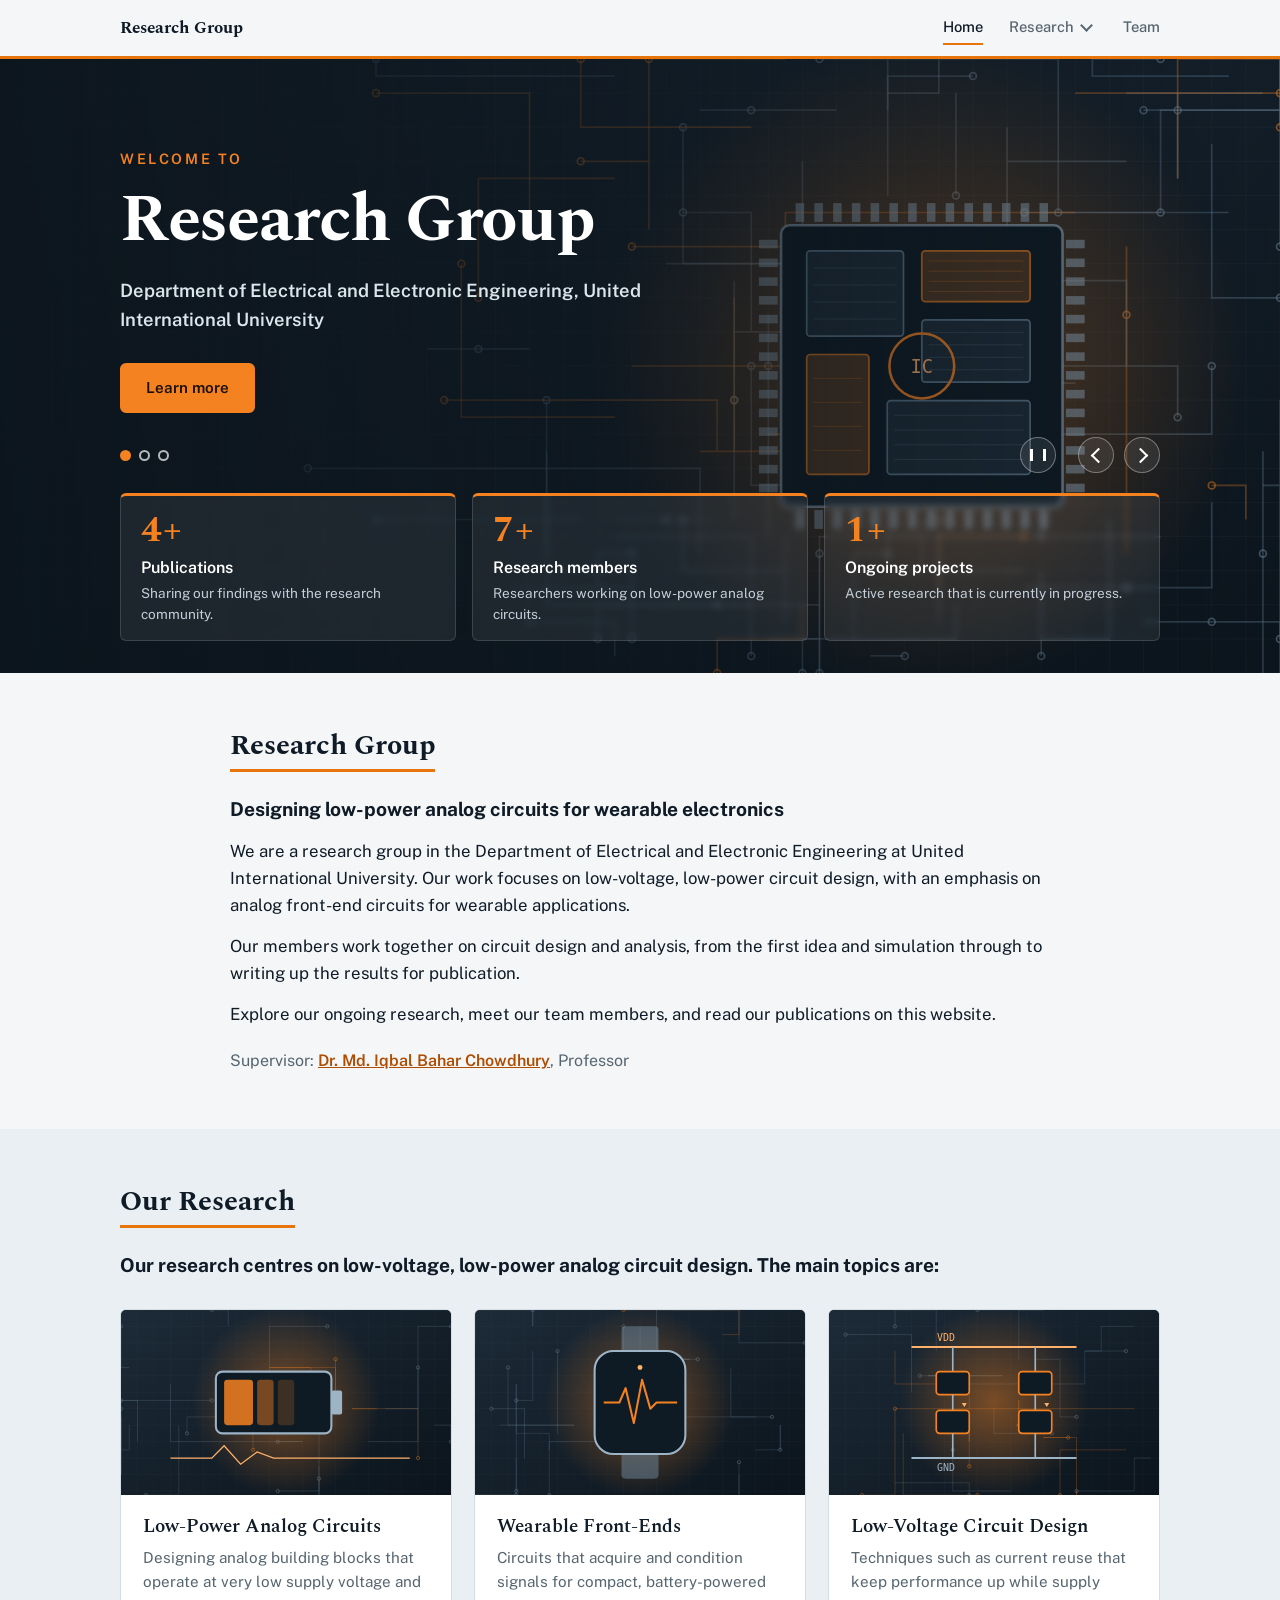
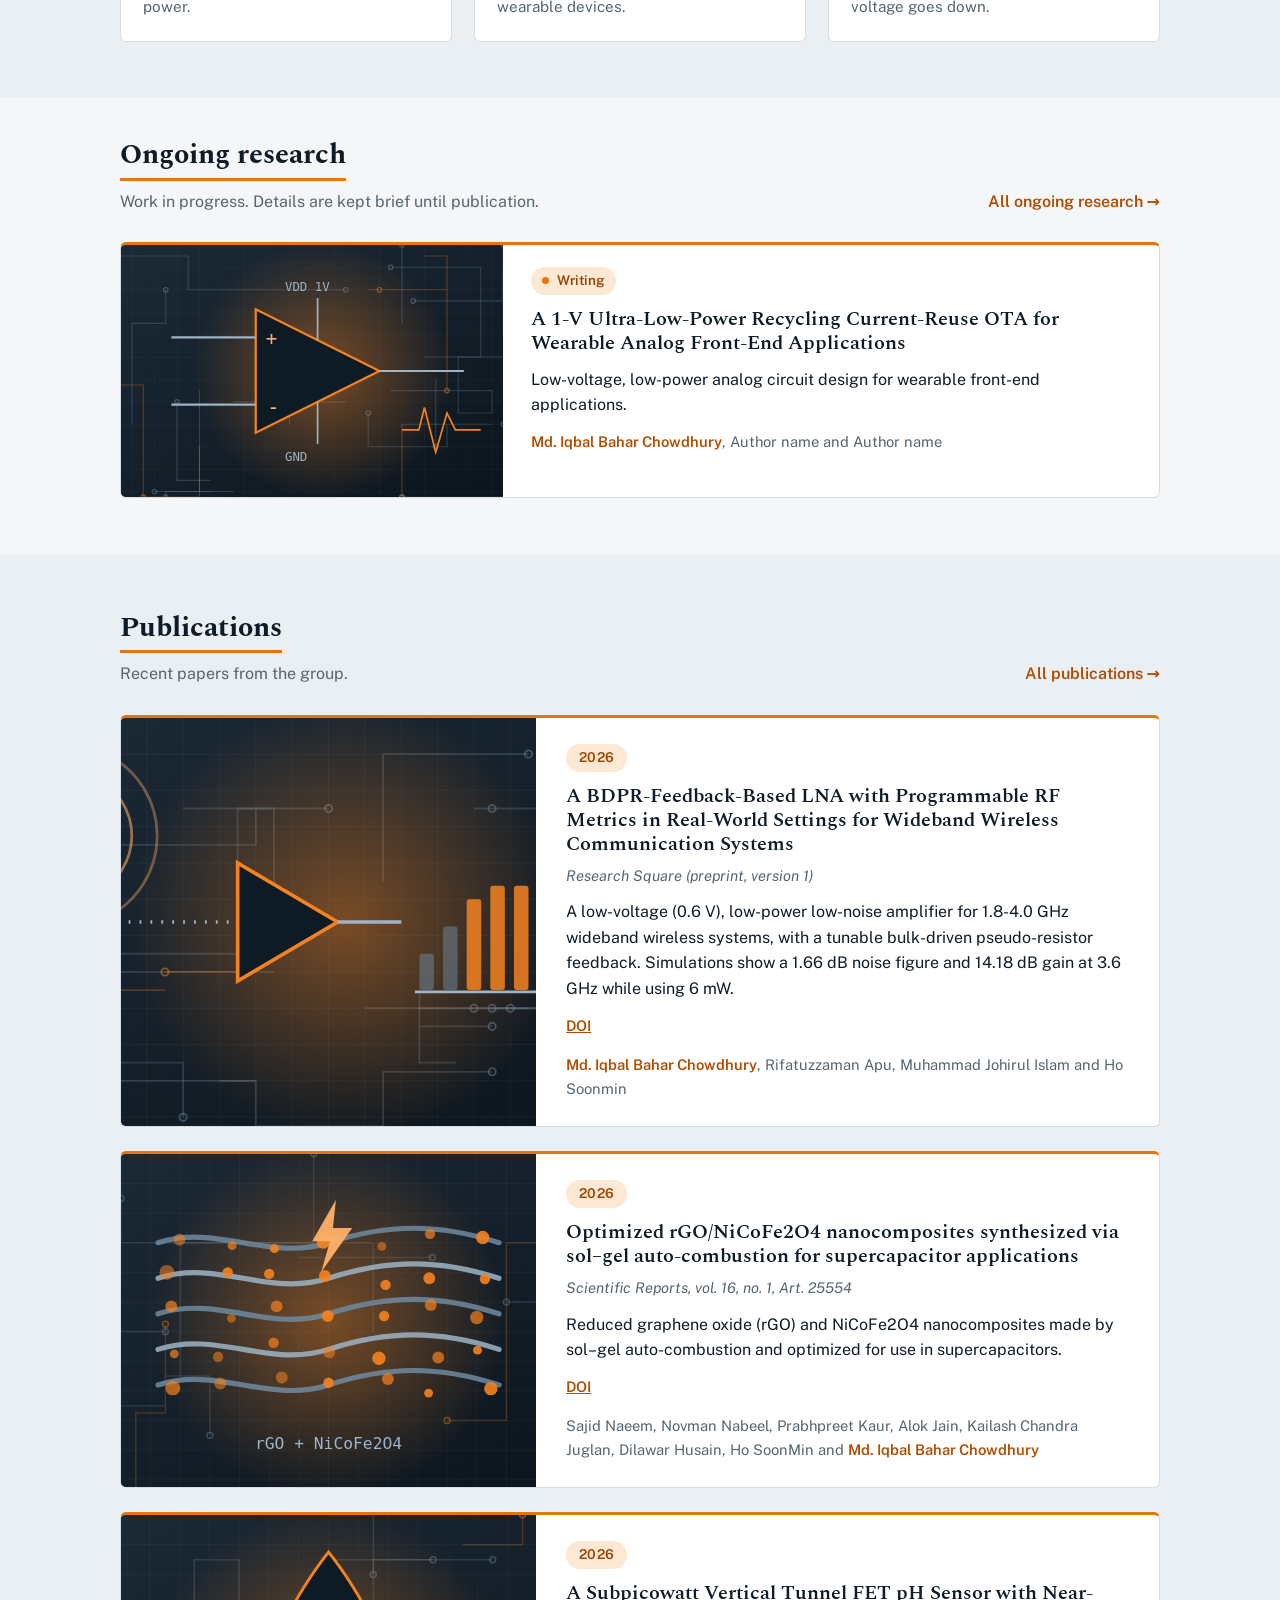
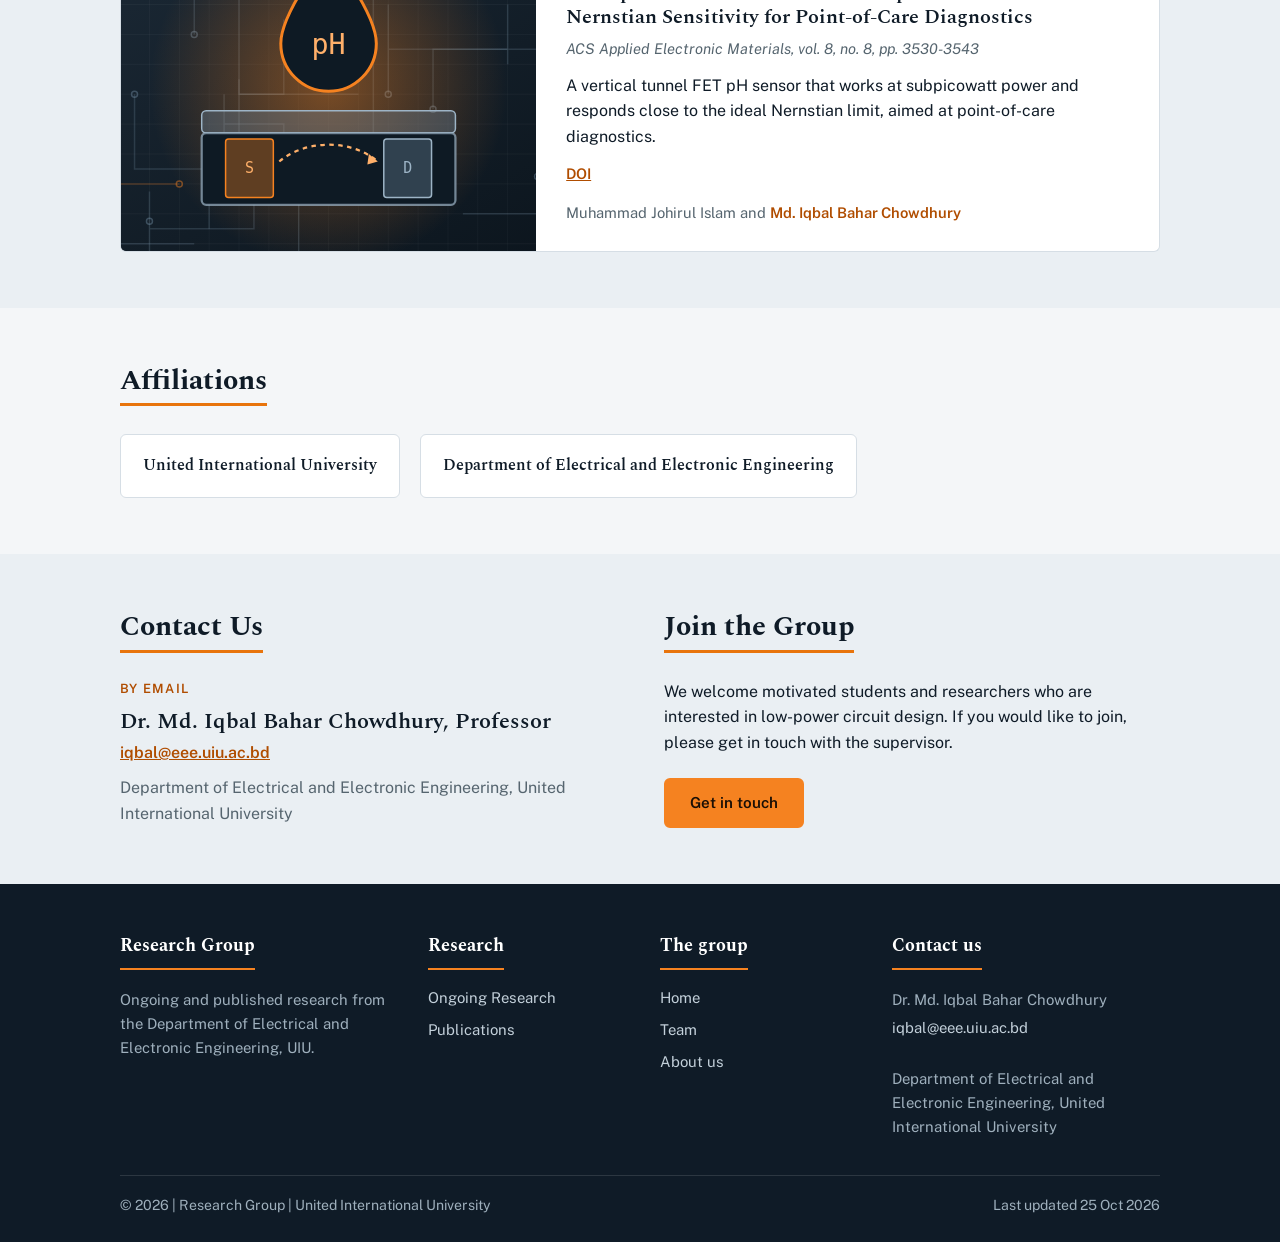
==== latest/index.html @ 1f6e4cc4 "Preview subbranch_v5 @ 3b9c88c" ====
<!doctype html>
<html lang="en">
<head>
  <meta charset="utf-8">
  <meta name="viewport" content="width=device-width, initial-scale=1">
  <title>Research Group</title>
  <meta name="description" content="Ongoing research, publications and team of the research group in the Department of Electrical and Electronic Engineering, UIU.">
  <link rel="preconnect" href="https://fonts.googleapis.com">
  <link rel="preconnect" href="https://fonts.gstatic.com" crossorigin>
  <link href="https://fonts.googleapis.com/css2?family=Public+Sans:wght@400;500;600&family=Spectral:wght@400;600;700&display=swap" rel="stylesheet">
  <link rel="stylesheet" href="style.css">
</head>
<body data-page="home">
  <a class="skip" href="#main">Skip to content</a>

  <header class="topbar">
    <div class="wrap topbar-inner">
      <a class="brand" href="index.html" id="brand">Research Group</a>
      <button class="nav-toggle" type="button" aria-expanded="false" aria-controls="site-nav" aria-label="Toggle menu"><span></span></button>
      <nav class="site-nav" id="site-nav" aria-label="Main">
        <a href="index.html" aria-current="page">Home</a>
        <div class="has-sub">
          <a href="ongoing.html">Research</a>
          <button class="sub-toggle" type="button" aria-expanded="false" aria-label="Show Research submenu"></button>
          <ul class="submenu">
            <li><a href="ongoing.html">Ongoing Research</a></li>
            <li><a href="publications.html">Publications</a></li>
          </ul>
        </div>
        <a href="team.html">Team</a>
      </nav>
    </div>
  </header>

  <main id="main">
    <section class="hero-home" id="top" role="region" aria-roledescription="carousel" aria-label="Highlights">
      <div class="hero-stage">
        <div class="hero-slider" id="hero-slider"></div>
        <div class="wrap hero-controls" id="hero-controls">
          <div class="hero-dots" id="hero-dots"></div>
          <button class="hero-pause" id="hero-pause" type="button" aria-label="Pause slides"></button>
          <button class="hero-arrow hero-prev" id="hero-prev" type="button" aria-label="Previous slide"></button>
          <button class="hero-arrow hero-next" id="hero-next" type="button" aria-label="Next slide"></button>
        </div>
      </div>
      <div class="wrap hero-stats" id="stats"></div>
    </section>

    <section class="section" id="about" aria-labelledby="h-about">
      <div class="wrap about-wrap">
        <h2 class="title-bar" id="h-about">About</h2>
        <p class="about-lead" id="about-lead"></p>
        <div class="about-body" id="about-body"></div>
        <p class="about-sup" id="about-sup"></p>
      </div>
    </section>

    <section class="section section-alt" id="focus" aria-labelledby="h-focus">
      <div class="wrap">
        <h2 class="title-bar" id="h-focus">Our Research</h2>
        <p class="about-lead" id="research-intro"></p>
        <div class="areas" id="areas"></div>
      </div>
    </section>

    <section class="section" id="ongoing" aria-labelledby="h-ongoing">
      <div class="wrap">
        <div class="section-head">
          <div>
            <h2 id="h-ongoing">Ongoing research</h2>
            <p class="section-note">Work in progress. Details are kept brief until publication.</p>
          </div>
          <a class="link-arrow" href="ongoing.html">All ongoing research</a>
        </div>
        <div class="cards" id="ongoing-list"></div>
      </div>
    </section>

    <section class="section section-alt" id="publications" aria-labelledby="h-pubs">
      <div class="wrap">
        <div class="section-head">
          <div>
            <h2 id="h-pubs">Publications</h2>
            <p class="section-note">Recent papers from the group.</p>
          </div>
          <a class="link-arrow" href="publications.html">All publications</a>
        </div>
        <div class="cards pub-stack" id="pub-preview"></div>
      </div>
    </section>

    <section class="section" id="affiliations" aria-labelledby="h-affil">
      <div class="wrap">
        <h2 class="title-bar" id="h-affil">Affiliations</h2>
        <ul class="affil" id="affil-list"></ul>
      </div>
    </section>

    <section class="section section-alt" id="contact" aria-labelledby="h-contact">
      <div class="wrap cta-grid">
        <div class="cta-col">
          <h2 class="title-bar" id="h-contact">Contact Us</h2>
          <div class="contact-block">
            <p class="contact-small">By Email</p>
            <p class="contact-name" id="c-name"></p>
            <p><a class="contact-mail" id="c-mail" href="#"></a></p>
            <p class="contact-addr" id="c-addr"></p>
          </div>
        </div>
        <div class="cta-col">
          <h2 class="title-bar" id="h-join">Join the Group</h2>
          <p class="join-text" id="join-text"></p>
          <a class="btn btn-primary" id="join-btn" href="team.html">Get in touch</a>
        </div>
      </div>
    </section>
  </main>

  <footer class="site-footer">
    <div class="wrap">
      <div class="footer-cols">
        <div class="fcol fcol-brand">
          <p class="footer-title" id="f-brand">Research Group</p>
          <p class="fmuted" id="f-tagline"></p>
        </div>
        <div class="fcol">
          <p class="footer-title">Research</p>
          <a href="ongoing.html">Ongoing Research</a>
          <a href="publications.html">Publications</a>
        </div>
        <div class="fcol">
          <p class="footer-title">The group</p>
          <a href="index.html">Home</a>
          <a href="team.html">Team</a>
          <a href="index.html#about">About us</a>
        </div>
        <div class="fcol">
          <p class="footer-title">Contact us</p>
          <p class="fmuted" id="f-contact"></p>
        </div>
      </div>
      <div class="footer-bottom">
        <p id="f-copy"></p>
        <p id="f-updated"></p>
      </div>
    </div>
  </footer>

  <noscript><p class="wrap noscript">Please turn on JavaScript to see the research list.</p></noscript>
  <script>
    // If data.js has a mistake, remember where, so the page can point to it.
    window.addEventListener("error", function (e) {
      if (e.filename && /data\.js/.test(e.filename) && !window.__dataError) {
        window.__dataError = { line: e.lineno, message: e.message };
      }
    });
  </script>
  <script src="data.js"></script>
  <script src="script.js"></script>
</body>
</html>
---- latest/style.css ----
/* ---------- Tokens ---------- */
:root {
  --bg: #f4f6f8;
  --bg-alt: #eaeff3;
  --surface: #ffffff;
  --ink: #0f1b27;
  --muted: #56656f;
  --line: #d6dee5;
  --slate: #3b4b59;
  --slate-soft: #e9edf1;
  --amber-btn: #f58220;
  --amber-soft: #fde8d3;
  --amber-ink: #9a4300;
  --amber: #e8740c;
  --amber-text: #b04d00;

  --serif: "Spectral", Georgia, "Times New Roman", serif;
  --sans: "Public Sans", system-ui, -apple-system, "Segoe UI", Roboto, sans-serif;

  --radius: 6px;
  --wrap: 1080px;
}

@media (prefers-color-scheme: dark) {
  :root:not([data-theme="light"]) {
    --bg: #0d141b;
    --bg-alt: #111b24;
    --surface: #152029;
    --ink: #e8eef3;
    --muted: #9aa9b5;
    --line: #26343f;
    --slate: #a9bccb;
    --slate-soft: #1d2a35;
    --amber-btn: #ff9a3c;
    --amber-soft: #3b2410;
    --amber-ink: #ffb06a;
    --amber: #ff9a3c;
    --amber-text: #ffa04a;
  }
}
:root[data-theme="dark"] {
  --bg: #0d141b;
  --bg-alt: #111b24;
  --surface: #152029;
  --ink: #e8eef3;
  --muted: #9aa9b5;
  --line: #26343f;
  --slate: #a9bccb;
  --slate-soft: #1d2a35;
  --amber-btn: #ff9a3c;
  --amber-soft: #3b2410;
  --amber-ink: #ffb06a;
  --amber: #ff9a3c;
  --amber-text: #ffa04a;
}

/* ---------- Base ---------- */
[hidden] { display: none !important; }
* { box-sizing: border-box; }
html { scroll-behavior: smooth; scroll-padding-top: 72px; }
body {
  margin: 0;
  background: var(--bg);
  color: var(--ink);
  font-family: var(--sans);
  font-size: 16px;
  line-height: 1.6;
  -webkit-font-smoothing: antialiased;
}
h1, h2, h3 { font-family: var(--serif); line-height: 1.2; margin: 0; }
p { margin: 0; }
a { color: var(--amber-text); }
a:hover { text-decoration-thickness: 2px; }
:focus-visible { outline: 3px solid var(--amber); outline-offset: 2px; border-radius: 2px; }

.wrap { max-width: var(--wrap); margin: 0 auto; padding: 0 20px; }

.skip {
  position: absolute; left: 12px; top: -48px;
  background: var(--ink); color: var(--bg);
  padding: 8px 14px; border-radius: var(--radius); z-index: 20;
}
.skip:focus { top: 12px; }

/* ---------- Top bar ---------- */
.topbar {
  position: sticky; top: 0; z-index: 10;
  background: var(--bg);
  border-bottom: 3px solid var(--amber);
}
.topbar-inner { display: flex; align-items: center; justify-content: space-between; gap: 24px; min-height: 56px; }
.brand {
  font-family: var(--serif); font-weight: 700; font-size: 1.05rem;
  color: var(--ink); text-decoration: none; white-space: nowrap;
}
.brand:hover { text-decoration: none; color: var(--amber-text); }
.site-nav { display: flex; align-items: center; gap: 26px; }
.site-nav a {
  color: var(--muted); text-decoration: none; font-size: 0.92rem; font-weight: 500;
  white-space: nowrap; padding: 4px 0; border-bottom: 2px solid transparent;
}
.site-nav a:hover, .site-nav a[aria-current="page"] { color: var(--ink); border-bottom-color: var(--amber); }

/* Research dropdown (opens on hover, keyboard focus, or the caret button) */
.has-sub { position: relative; display: flex; align-items: center; gap: 2px; }
.sub-toggle {
  appearance: none; background: none; border: 0; padding: 6px; margin: 0; cursor: pointer;
  color: var(--muted); display: grid; place-items: center; border-radius: 4px;
}
.sub-toggle::before {
  content: ""; width: 7px; height: 7px; border-right: 2px solid currentColor; border-bottom: 2px solid currentColor;
  transform: translateY(-2px) rotate(45deg); transition: transform 0.15s;
}
.has-sub:hover .sub-toggle, .sub-toggle:hover { color: var(--ink); }
.has-sub.open .sub-toggle::before { transform: translateY(1px) rotate(225deg); }
.submenu {
  list-style: none; margin: 0; padding: 6px;
  position: absolute; top: 100%; left: -14px; min-width: 200px;
  background: var(--surface); border: 1px solid var(--line); border-top: 3px solid var(--amber);
  border-radius: 0 0 var(--radius) var(--radius); box-shadow: 0 10px 24px rgba(15, 27, 39, 0.12);
  opacity: 0; visibility: hidden; transform: translateY(6px);
  transition: opacity 0.15s, transform 0.15s, visibility 0.15s;
}
.has-sub::after { content: ""; position: absolute; left: 0; right: 0; top: 100%; height: 12px; } /* hover bridge */
.has-sub:hover .submenu, .has-sub:focus-within .submenu, .has-sub.open .submenu {
  opacity: 1; visibility: visible; transform: none;
}
.submenu a { display: block; padding: 9px 12px; border: 0; border-radius: 4px; color: var(--ink); }
.submenu a:hover, .submenu a[aria-current="page"] { background: var(--amber-soft); color: var(--amber-ink); }

.nav-toggle {
  display: none; appearance: none; background: none; border: 1px solid var(--line); border-radius: var(--radius);
  width: 42px; height: 38px; cursor: pointer; color: var(--ink); position: relative;
}
.nav-toggle span, .nav-toggle span::before, .nav-toggle span::after {
  content: ""; position: absolute; left: 11px; width: 18px; height: 2px; background: currentColor; border-radius: 2px;
}
.nav-toggle span { top: 17px; }
.nav-toggle span::before { left: 0; top: -6px; }
.nav-toggle span::after { left: 0; top: 6px; }

/* ---------- Hero ---------- */
.hero { padding: 56px 0 8px; }
.hero-grid { display: block; }
.hero-where { color: var(--muted); font-size: 0.95rem; margin-bottom: 14px; }
.hero h1 { font-size: clamp(2.1rem, 4.6vw, 3.3rem); font-weight: 700; letter-spacing: -0.01em; }
.hero-tagline { margin-top: 18px; font-size: 1.12rem; max-width: 34em; }
.hero-interests { margin-top: 14px; color: var(--muted); max-width: 34em; }
.hero-super { margin-top: 14px; font-size: 0.95rem; }
.hero-super strong { color: var(--amber-text); }

@media (prefers-reduced-motion: reduce) {
  html { scroll-behavior: auto; }
}

/* ---------- Sections ---------- */
.section { padding: 56px 0; }
.section-alt { background: var(--bg-alt); }
#ongoing { padding-top: 40px; }
.section h2 { font-size: 1.75rem; font-weight: 700; display: inline-block; padding-bottom: 6px; border-bottom: 3px solid var(--amber); }
.section-note { color: var(--muted); margin-top: 6px; }
.section h2 + :is(.cards, #published-list, #pi-card) { margin-top: 28px; }
.section-note + :is(.cards, #published-list) { margin-top: 28px; }

/* ---------- Ongoing cards ---------- */
.cards { display: grid; grid-template-columns: repeat(auto-fit, minmax(300px, 1fr)); gap: 20px; }
.card {
  background: var(--surface); border: 1px solid var(--line); border-top: 3px solid var(--amber);
  border-radius: var(--radius); padding: 22px 22px 20px; display: flex; flex-direction: column; gap: 12px;
}
.card h3 { font-size: 1.25rem; font-weight: 600; }
.card-desc { color: var(--ink); }
.card { overflow: hidden; }
.card-media { display: block; width: calc(100% + 44px); margin: -22px -22px 4px; height: 210px; object-fit: cover; background: var(--slate); }
.card-authors { color: var(--muted); font-size: 0.92rem; margin-top: auto; }
.card-links { display: flex; gap: 14px; flex-wrap: wrap; font-size: 0.92rem; font-weight: 600; }

.status {
  align-self: flex-start; display: inline-flex; align-items: center; gap: 8px;
  background: var(--amber-soft); color: var(--amber-ink);
  font-size: 0.85rem; font-weight: 600; padding: 3px 11px; border-radius: 999px;
}
.status::before { content: ""; width: 7px; height: 7px; border-radius: 50%; background: var(--amber); }

.empty { color: var(--muted); font-style: italic; }

/* ---------- Published list ---------- */
.year-group { display: grid; grid-template-columns: 90px 1fr; gap: 8px 24px; padding: 22px 0; border-top: 1px solid var(--line); }
.year-group:first-child { border-top: 0; padding-top: 0; }
.year { font-family: var(--serif); font-size: 1.5rem; font-weight: 700; color: var(--amber-text); }
.pub-list { list-style: none; margin: 0; padding: 0; display: flex; flex-direction: column; gap: 22px; }
.pub-title { font-weight: 600; }
.pub-authors, .pub-venue { color: var(--muted); font-size: 0.93rem; margin-top: 3px; }
.pub-links { display: flex; gap: 14px; margin-top: 6px; font-size: 0.9rem; font-weight: 600; }
.is-pi { color: var(--amber-text); font-weight: 600; }

/* ---------- Members ---------- */
.pi {
  display: flex; gap: 24px; align-items: center;
  background: var(--surface); border: 1px solid var(--line); border-radius: var(--radius); padding: 24px;
}
.pi h3 { font-size: 1.4rem; }
.pi p { color: var(--muted); }
.pi .pi-role { color: var(--ink); margin-top: 2px; }
.pi .pi-mail { margin-top: 8px; font-size: 0.93rem; }

.people {
  list-style: none; margin: 20px 0 0; padding: 0;
  display: grid; grid-template-columns: repeat(auto-fill, minmax(230px, 1fr)); gap: 20px;
}
.person {
  background: var(--surface); border: 1px solid var(--line); border-radius: var(--radius);
  padding: 20px; display: flex; flex-direction: column; gap: 4px;
}
.person .avatar { margin-bottom: 10px; }
.person h3 { font-size: 1.1rem; font-weight: 600; }
.person-role { color: var(--ink); font-size: 0.93rem; }
.person-interest { color: var(--muted); font-size: 0.9rem; margin-top: 4px; }

.avatar {
  width: 72px; height: 72px; border-radius: 50%; flex: none; overflow: hidden;
  background: var(--amber-soft); color: var(--amber-text);
  display: grid; place-items: center;
  font-family: var(--serif); font-weight: 700; font-size: 1.5rem;
}
.avatar img { width: 100%; height: 100%; object-fit: cover; display: block; }
.pi .avatar { width: 96px; height: 96px; font-size: 2rem; }

/* ---------- Footer ---------- */
.footer { border-top: 1px solid var(--line); padding: 28px 0 40px; color: var(--muted); font-size: 0.92rem; }
.footer-inner { display: flex; justify-content: space-between; flex-wrap: wrap; gap: 8px 24px; }
.noscript { padding-top: 24px; }

/* ---------- Small screens ---------- */
@media (max-width: 820px) {
  .hero { padding: 32px 0 8px; }
  html { scroll-padding-top: 72px; }
  .year-group { grid-template-columns: 1fr; gap: 6px; }
}
@media (max-width: 560px) {
  .pi { flex-direction: column; align-items: flex-start; }
  .cards { grid-template-columns: 1fr; }
}

/* ---------- data.js error screen ---------- */
.problem { max-width: 760px; padding-top: 48px; padding-bottom: 48px; }
.problem h3 { font-size: 1.15rem; margin-top: 28px; }
.problem ol { margin: 10px 0 0; padding-left: 22px; }
.problem li { margin-top: 6px; }
.problem-where { margin-top: 18px; padding: 12px 14px; background: var(--amber-soft); color: var(--amber-ink); border-radius: var(--radius); font-weight: 600; }

@media print {
  .topbar, .skip, .hero-controls, .site-footer { display: none; }
  body { background: #fff; }
}

/* ==========================================================================
   Home page (OSON Lab layout) and Team page (TERRER Lab layout).
   Same tokens, fonts and accent colour as the rest of the site.
   ========================================================================== */

.sr-only { position: absolute; width: 1px; height: 1px; padding: 0; margin: -1px; overflow: hidden; clip: rect(0, 0, 0, 0); white-space: nowrap; border: 0; }

/* ---------- Buttons and links ---------- */
.btn {
  display: inline-flex; align-items: center; gap: 8px;
  padding: 11px 24px; border-radius: var(--radius); font-weight: 600; font-size: 0.95rem;
  text-decoration: none; border: 2px solid var(--amber-btn); transition: transform 0.15s, background 0.15s;
}
.btn-primary { background: var(--amber-btn); color: #1a0f05; }
.btn-primary:hover { background: var(--amber); text-decoration: none; transform: translateY(-1px); }
.link-arrow { font-weight: 600; text-decoration: none; white-space: nowrap; }
.link-arrow::after { content: " \2192"; }
.link-arrow:hover { text-decoration: underline; }

/* ---------- Section heads ---------- */
.section-head { display: flex; align-items: flex-end; justify-content: space-between; gap: 16px 24px; flex-wrap: wrap; margin-bottom: 28px; }
.section-head h2 { display: inline-block; }
.section-head .section-note { margin-top: 8px; }
.title-bar { font-size: 1.9rem; font-weight: 700; display: inline-block; padding-bottom: 6px; border-bottom: 3px solid var(--amber); }

/* ---------- Home: hero slider ---------- */
.hero-home {
  position: relative; color: #fff; overflow: hidden;
  background:
    linear-gradient(90deg, rgba(11, 20, 28, 0.9) 0%, rgba(11, 20, 28, 0.62) 50%, rgba(11, 20, 28, 0.15) 100%),
    var(--hero-img, none) center right / cover no-repeat,
    radial-gradient(circle at 1px 1px, rgba(255, 255, 255, 0.07) 1.2px, transparent 1.4px) 0 0 / 26px 26px,
    radial-gradient(circle at 82% 18%, rgba(245, 130, 32, 0.28), transparent 46%),
    linear-gradient(135deg, #1d2b38 0%, #0f1b27 100%);
}
.hero-stage { position: relative; }
.hero-slider { display: grid; }
.hero-slide {
  grid-area: 1 / 1; max-width: var(--wrap); width: 100%; margin: 0 auto; padding: 88px 20px 80px;
  display: flex; flex-direction: column; align-items: flex-start; justify-content: center; min-height: 420px;
  opacity: 0; visibility: hidden; transform: translateX(40px);
  transition: opacity 0.5s ease, transform 0.5s ease, visibility 0.5s;
}
.hero-slide.is-active { opacity: 1; visibility: visible; transform: none; }
.hero-intro { font-size: 0.9rem; font-weight: 600; letter-spacing: 0.18em; text-transform: uppercase; color: var(--amber-btn); margin-bottom: 14px; }
.hero-title { font-family: var(--serif); font-weight: 700; line-height: 1.1; letter-spacing: -0.02em; font-size: clamp(2.3rem, 6vw, 4.2rem); max-width: 14em; color: #fff; }
.hero-text { margin-top: 18px; font-size: 1.15rem; font-weight: 600; max-width: 34em; color: #dbe5ec; }
.hero-slide .btn { margin-top: 28px; }

.hero-controls { position: absolute; left: 0; right: 0; bottom: 20px; height: 36px; pointer-events: none; }
.hero-controls > * { pointer-events: auto; }
.hero-dots { position: absolute; left: 20px; bottom: 12px; display: flex; gap: 8px; }
.hero-dot { width: 11px; height: 11px; padding: 0; border-radius: 50%; border: 2px solid rgba(255, 255, 255, 0.7); background: transparent; cursor: pointer; }
.hero-dot[aria-current="true"] { background: var(--amber-btn); border-color: var(--amber-btn); }
.hero-pause, .hero-arrow {
  position: absolute; bottom: 0; width: 36px; height: 36px; border-radius: 50%; cursor: pointer;
  border: 1px solid rgba(255, 255, 255, 0.35); background: rgba(255, 255, 255, 0.08); color: #fff;
}
.hero-pause:hover, .hero-arrow:hover { background: var(--amber-btn); border-color: var(--amber-btn); color: #1a0f05; }
.hero-pause { right: 124px; }
.hero-prev { right: 66px; }
.hero-next { right: 20px; }
.hero-pause::before { content: ""; display: block; margin: auto; width: 10px; height: 12px; border-left: 3px solid currentColor; border-right: 3px solid currentColor; }
.hero-pause.is-paused::before { width: 0; height: 0; border: 0; border-left: 10px solid currentColor; border-top: 6px solid transparent; border-bottom: 6px solid transparent; }
.hero-arrow::before { content: ""; display: block; margin: auto; width: 9px; height: 9px; border-top: 2px solid currentColor; border-right: 2px solid currentColor; }
.hero-prev::before { transform: translateX(2px) rotate(-135deg); }
.hero-next::before { transform: translateX(-2px) rotate(45deg); }

/* Stats overlay on the hero (each block links to its page) */
.hero-stats { display: grid; grid-template-columns: repeat(3, 1fr); gap: 16px; padding-bottom: 32px; }
.hero-stat {
  display: block; text-decoration: none; color: #fff; padding: 16px 20px 14px;
  background: rgba(255, 255, 255, 0.07); border: 1px solid rgba(255, 255, 255, 0.14); border-top: 3px solid var(--amber-btn);
  border-radius: var(--radius); backdrop-filter: blur(3px); transition: transform 0.15s, background 0.15s;
}
.hero-stat:hover { background: rgba(255, 255, 255, 0.13); transform: translateY(-3px); text-decoration: none; }
.hero-stat-num { font-family: var(--serif); font-size: 2.3rem; font-weight: 700; line-height: 1; color: var(--amber-btn); }
.hero-stat-title { font-weight: 600; margin-top: 6px; }
.hero-stat-desc { font-size: 0.85rem; color: #c3d0da; margin-top: 2px; }

/* ---------- Home: about and research ---------- */
.about-wrap { max-width: 860px; }
.about-lead { margin-top: 22px; font-size: 1.2rem; font-weight: 700; }
.about-body p { margin-top: 14px; font-size: 1.05rem; }
.about-sup { margin-top: 20px; color: var(--muted); }
.about-sup a { font-weight: 600; }

.areas { display: grid; grid-template-columns: repeat(auto-fit, minmax(260px, 1fr)); gap: 22px; margin-top: 28px; }
.area {
  display: flex; flex-direction: column; text-decoration: none; color: var(--ink);
  background: var(--surface); border: 1px solid var(--line); border-radius: var(--radius); overflow: hidden;
  transition: transform 0.15s, border-color 0.15s, box-shadow 0.15s;
}
.area:hover { transform: translateY(-4px); border-color: var(--amber); box-shadow: 0 12px 24px rgba(15, 27, 39, 0.1); text-decoration: none; }
.area-media { aspect-ratio: 16 / 9; background: linear-gradient(135deg, var(--slate), #0f1b27); display: grid; place-items: center; position: relative; overflow: hidden; }
.area-media::after { content: ""; position: absolute; inset: auto -30px -50px auto; width: 150px; height: 150px; border-radius: 50%; background: radial-gradient(circle, rgba(245, 130, 32, 0.55), transparent 70%); }
.area-media img { width: 100%; height: 100%; object-fit: cover; display: block; }
.area-media:has(img)::after { display: none; }
.area-num { font-family: var(--serif); font-weight: 700; font-size: 3.4rem; color: #fff; opacity: 0.92; position: relative; z-index: 1; }
.area-body { padding: 20px 22px 22px; }
.area h3 { font-size: 1.2rem; font-weight: 600; margin-bottom: 8px; }
.area p { color: var(--muted); font-size: 0.95rem; }

/* ---------- Home: affiliations ---------- */
.affil { list-style: none; margin: 28px 0 0; padding: 0; display: flex; flex-wrap: wrap; gap: 16px 20px; align-items: center; }
.affil a, .affil span.affil-item {
  display: inline-flex; align-items: center; justify-content: center; min-height: 64px; padding: 12px 22px;
  background: var(--surface); border: 1px solid var(--line); border-radius: var(--radius);
  color: var(--ink); font-family: var(--serif); font-weight: 600; text-decoration: none;
}
.affil a:hover { border-color: var(--amber); text-decoration: none; }
.affil img { max-height: 48px; width: auto; display: block; }

/* ---------- Home: contact + join ---------- */
.cta-grid { display: grid; grid-template-columns: 1fr 1fr; gap: 48px; }
.contact-block { margin-top: 26px; }
.contact-small { font-size: 0.8rem; font-weight: 600; letter-spacing: 0.1em; text-transform: uppercase; color: var(--amber-text); }
.contact-name { font-family: var(--serif); font-size: 1.35rem; font-weight: 600; margin-top: 6px; }
.contact-mail { font-weight: 600; }
.contact-addr { color: var(--muted); margin-top: 10px; max-width: 28em; }
.join-text { margin-top: 26px; max-width: 32em; }
.cta-col .btn { margin-top: 22px; }

/* ---------- Site footer (4 columns + bottom bar) ---------- */
.site-footer { background: #0f1b27; color: #c3d0da; padding: 48px 0 0; font-size: 0.93rem; }
.footer-cols { display: grid; grid-template-columns: 1.4fr 1fr 1fr 1.4fr; gap: 32px 40px; padding-bottom: 36px; }
.footer-title { font-family: var(--serif); font-weight: 700; font-size: 1.1rem; color: #fff; margin-bottom: 12px; padding-bottom: 8px; border-bottom: 2px solid var(--amber-btn); display: inline-block; }
.fcol a { display: block; color: #c3d0da; text-decoration: none; padding: 4px 0; }
.fcol a:hover { color: var(--amber-btn); text-decoration: underline; }
.fcol p + p { margin-top: 6px; }
.fmuted { color: #9fb0bd; }
.footer-bottom { border-top: 1px solid rgba(255, 255, 255, 0.12); padding: 18px 0 26px; display: flex; flex-wrap: wrap; justify-content: space-between; gap: 6px 24px; color: #9fb0bd; font-size: 0.88rem; }

/* ---------- Team page (TERRER-style profiles) ---------- */
.tp-section { padding: 40px 0 64px; }
.tp-hero { position: relative; border-radius: 16px; overflow: hidden; min-height: 230px; background: linear-gradient(135deg, #1d2b38, #0f1b27); }
.tp-hero-bg { position: absolute; inset: 0; background-size: cover; background-position: center 32%; }
.tp-hero-sc { position: absolute; inset: 0; background: linear-gradient(90deg, rgba(13, 20, 27, 0.9), rgba(13, 20, 27, 0.45)); }
.tp-hero::after { content: ""; position: absolute; right: -80px; top: -80px; width: 320px; height: 320px; border-radius: 50%; background: radial-gradient(circle, rgba(245, 130, 32, 0.32), transparent 68%); }
.tp-hero-b { position: relative; z-index: 1; padding: 2.2rem 2.4rem; min-height: 230px; display: flex; flex-direction: column; justify-content: flex-end; }
.tp-eyebrow { color: var(--amber-btn); font-size: 0.8rem; font-weight: 600; letter-spacing: 0.16em; text-transform: uppercase; margin-bottom: 10px; }
.tp-title { color: #fff; font-weight: 700; font-size: 2.6rem; line-height: 1.1; }
.tp-sub { color: #dbe5ec; font-size: 1.05rem; margin-top: 12px; max-width: 38em; }

.tp-feat {
  display: flex; gap: 28px; align-items: flex-start; margin-top: 2.4rem;
  background: var(--surface); border: 1px solid var(--line); border-top: 3px solid var(--amber); border-radius: 16px; padding: 1.9rem;
}
.tp-photo, .tp-ph { flex: none; border-radius: 14px; overflow: hidden; }
.tp-photo img { width: 100%; height: 100%; object-fit: cover; display: block; }
.tp-ph { display: grid; place-items: center; background: var(--amber-soft); color: var(--amber-text); font-family: var(--serif); font-weight: 700; font-size: 2.1rem; }
.tp-feat .tp-photo, .tp-feat .tp-ph { width: 168px; height: 168px; }
.tp-card .tp-photo, .tp-card .tp-ph { width: 104px; height: 104px; font-size: 1.7rem; }
.tp-feat-b { min-width: 0; }
.tp-name { font-family: var(--serif); font-weight: 600; font-size: 1.5rem; color: var(--ink); line-height: 1.2; }
.tp-card .tp-name { font-size: 1.15rem; }
.tp-role { font-size: 0.78rem; letter-spacing: 0.06em; text-transform: uppercase; color: var(--amber-text); font-weight: 600; margin-top: 4px; }
.tp-bio { font-size: 0.95rem; line-height: 1.65; color: var(--muted); margin-top: 12px; }
.tp-bio + .tp-bio { margin-top: 0.75em; }
.tp-card .tp-bio { font-size: 0.9rem; margin-top: 8px; }
.tp-links { display: flex; gap: 8px; margin-top: 12px; flex-wrap: wrap; }
.tp-links a.tp-link {
  font-size: 0.76rem; font-weight: 600; color: var(--amber-ink); text-decoration: none;
  border: 1px solid var(--amber); background: var(--amber-soft); padding: 3px 12px; border-radius: 20px;
}
.tp-links a.tp-link:hover { background: var(--amber-btn); color: #1a0f05; }

.tp-grid { display: grid; grid-template-columns: repeat(auto-fit, minmax(340px, 1fr)); gap: 16px; margin-top: 1.6rem; }
.tp-grid > .empty { grid-column: 1 / -1; }
.tp-card { display: flex; gap: 16px; align-items: flex-start; background: var(--surface); border: 1px solid var(--line); border-radius: 14px; padding: 16px; }
.tp-card-b { min-width: 0; }

.tp-alumni { margin-top: 2.8rem; border-top: 1px solid var(--line); padding-top: 1.8rem; }
.tp-h2 { font-family: var(--serif); font-weight: 600; font-size: 1.5rem; margin-bottom: 1rem; }
.tp-alum { display: flex; flex-wrap: wrap; gap: 8px 10px; }
.tp-alum span { background: var(--surface); border: 1px solid var(--line); border-radius: 20px; padding: 6px 14px; font-size: 0.9rem; color: var(--muted); }
.tp-alum em { color: var(--muted); font-style: normal; opacity: 0.8; }

/* ---------- Tablet ---------- */
@media (max-width: 960px) {
  .footer-cols { grid-template-columns: 1fr 1fr; }
  .cta-grid { grid-template-columns: 1fr; gap: 36px; }
  .hero-slide { padding: 64px 20px 80px; }
}

/* ---------- Mobile navigation ---------- */
@media (max-width: 820px) {
  .nav-toggle { display: block; }
  .site-nav {
    display: none; position: absolute; left: 0; right: 0; top: 100%;
    flex-direction: column; align-items: stretch; gap: 0;
    background: var(--bg); border-bottom: 3px solid var(--amber); padding: 8px 20px 16px;
    box-shadow: 0 12px 24px rgba(15, 27, 39, 0.12);
  }
  .site-nav.open { display: flex; }
  .site-nav > a, .has-sub > a { padding: 12px 0; border-bottom: 1px solid var(--line); font-size: 1rem; }
  .has-sub { flex-wrap: wrap; }
  .has-sub > a { flex: 1; }
  .has-sub::after { display: none; }
  .sub-toggle { display: none; }
  .submenu {
    position: static; flex-basis: 100%; opacity: 1; visibility: visible; transform: none; box-shadow: none;
    border: 0; background: transparent; padding: 0 0 0 14px; min-width: 0;
  }
  .submenu a { padding: 11px 0; border-bottom: 1px solid var(--line); border-radius: 0; font-size: 0.95rem; }

  /* Hero: arrows give way to dots, stats stack under the slides */
  .hero-arrow { display: none; }
  .hero-pause { right: 20px; }
  .hero-slide { min-height: 360px; padding: 48px 20px 76px; }
  .hero-stats { grid-template-columns: 1fr; gap: 12px; padding-bottom: 28px; }
  .hero-stat { display: grid; grid-template-columns: auto 1fr; gap: 0 16px; align-items: center; }
  .hero-stat-num { grid-row: 1 / span 2; font-size: 2rem; min-width: 2.4ch; }
  .hero-stat-title { margin-top: 0; }
}
@media (max-width: 640px) {
  .tp-title { font-size: 1.9rem; }
  .tp-hero-b { padding: 1.6rem 1.4rem; }
  .tp-feat, .tp-card { flex-direction: column; }
  .tp-feat { padding: 1.4rem; }
  .tp-grid { grid-template-columns: 1fr; }
  .footer-cols { grid-template-columns: 1fr; }
  .hero-slide .btn { width: 100%; justify-content: center; }
  .section-head { align-items: flex-start; }
}
@media (prefers-reduced-motion: reduce) {
  .hero-slide { transition: none; transform: none; }
}

/* Publication cards reuse the ongoing-research card; the badge shows the year instead of a status */
.status-year::before { display: none; }
.status-year { padding: 3px 13px; letter-spacing: 0.02em; }

/* ---------- Team: LinkedIn / UIU profile icons ---------- */
.tp-icons { display: flex; gap: 10px; margin-top: 14px; }
.tp-icon {
  width: 34px; height: 34px; border-radius: 50%; display: grid; place-items: center;
  background: var(--slate); color: #fff; text-decoration: none; transition: transform 0.15s, background 0.15s;
}
.tp-icon svg { width: 17px; height: 17px; fill: currentColor; display: block; }
a.tp-icon:hover { background: var(--amber-btn); color: #1a0f05; transform: translateY(-2px); text-decoration: none; }
.tp-icon.is-off { background: var(--slate-soft); color: var(--muted); opacity: 0.7; cursor: default; }
@media (prefers-color-scheme: dark) { :root:not([data-theme="light"]) .tp-icon { color: var(--bg); } }
:root[data-theme="dark"] .tp-icon { color: var(--bg); }
@media (prefers-color-scheme: dark) { :root:not([data-theme="light"]) .tp-icon.is-off { color: var(--muted); } }
:root[data-theme="dark"] .tp-icon.is-off { color: var(--muted); }
.tp-icons + .tp-links { margin-top: 10px; }

/* Team members: two columns on tablet and desktop */
.tp-grid { grid-template-columns: repeat(2, minmax(0, 1fr)); }
@media (max-width: 720px) {
  .tp-grid { grid-template-columns: 1fr; }
}

/* A lone ongoing card with a picture: picture on the left, text on the right (wide screens) */
.cards { container-type: inline-size; }
@container (min-width: 720px) {
  .card:not(.pub-card):only-child:has(.card-media) { display: grid; grid-template-columns: 360px 1fr; column-gap: 28px; row-gap: 12px; align-content: center; }
  .card:not(.pub-card):only-child:has(.card-media) > :not(.card-media) { grid-column: 2; }
  .card:not(.pub-card):only-child:has(.card-media) > .status { justify-self: start; }
  .card:not(.pub-card):only-child:has(.card-media) > .card-media {
    grid-column: 1; grid-row: 1 / span 6; align-self: stretch; height: auto; min-height: 240px;
    width: calc(100% + 22px); margin: -22px 0 -20px -22px;
  }
}

/* Publication cards: venue line, and the whole card is a link to the paper when it has a "url" */
.card-venue { color: var(--muted); font-size: 0.92rem; font-style: italic; margin-top: -4px; }
.card.is-clickable { position: relative; transition: transform 0.15s, border-color 0.15s, box-shadow 0.15s; }
.card.is-clickable:hover { transform: translateY(-3px); border-color: var(--amber); box-shadow: 0 12px 24px rgba(15, 27, 39, 0.1); }
.card-link { color: inherit; text-decoration: none; }
.card-link::after { content: ""; position: absolute; inset: 0; z-index: 1; }
.card-link:hover { color: var(--amber-text); }
.card.is-clickable:has(.card-link:focus-visible) { outline: 3px solid var(--amber); outline-offset: 2px; }
.card.is-clickable .card-link:focus-visible { outline: none; }
.card.is-clickable .card-links { position: relative; z-index: 2; }

/* Publications: one paper per row, picture on the left and text on the right (stacks on small screens) */
.pub-stack { grid-template-columns: 1fr; gap: 24px; }
.card.pub-card { padding: 0; gap: 0; }
.pub-card .card-media { margin: 0; width: 100%; height: 210px; }
.pub-card .card-body { padding: 22px 22px 20px; display: flex; flex-direction: column; gap: 12px; flex: 1; min-width: 0; }
.pub-card .card-authors { margin-top: 4px; }
@container (min-width: 720px) {
  .pub-stack .pub-card { flex-direction: row; }
  .pub-stack .pub-card .card-media { flex: none; width: 40%; max-width: 460px; min-width: 260px; height: auto; min-height: 250px; align-self: stretch; }
  .pub-stack .pub-card .card-body { padding: 26px 30px; }
}
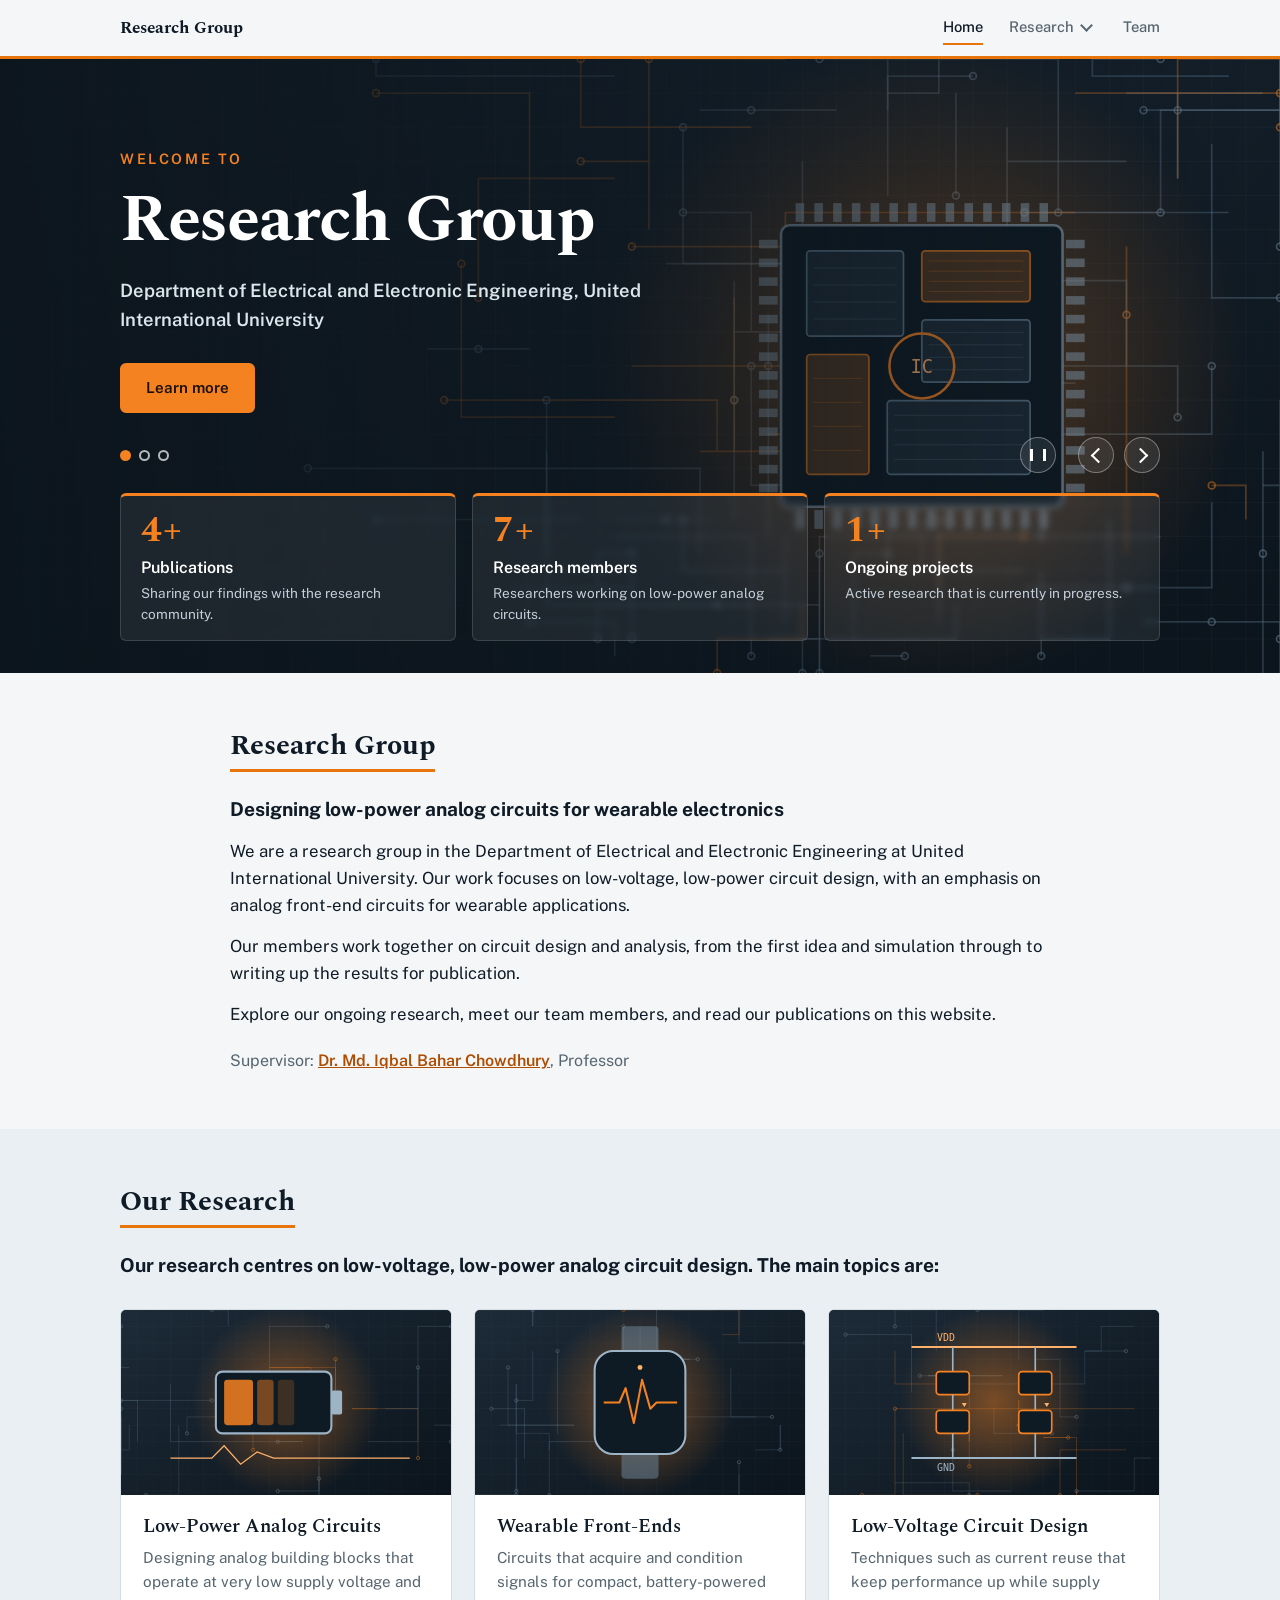
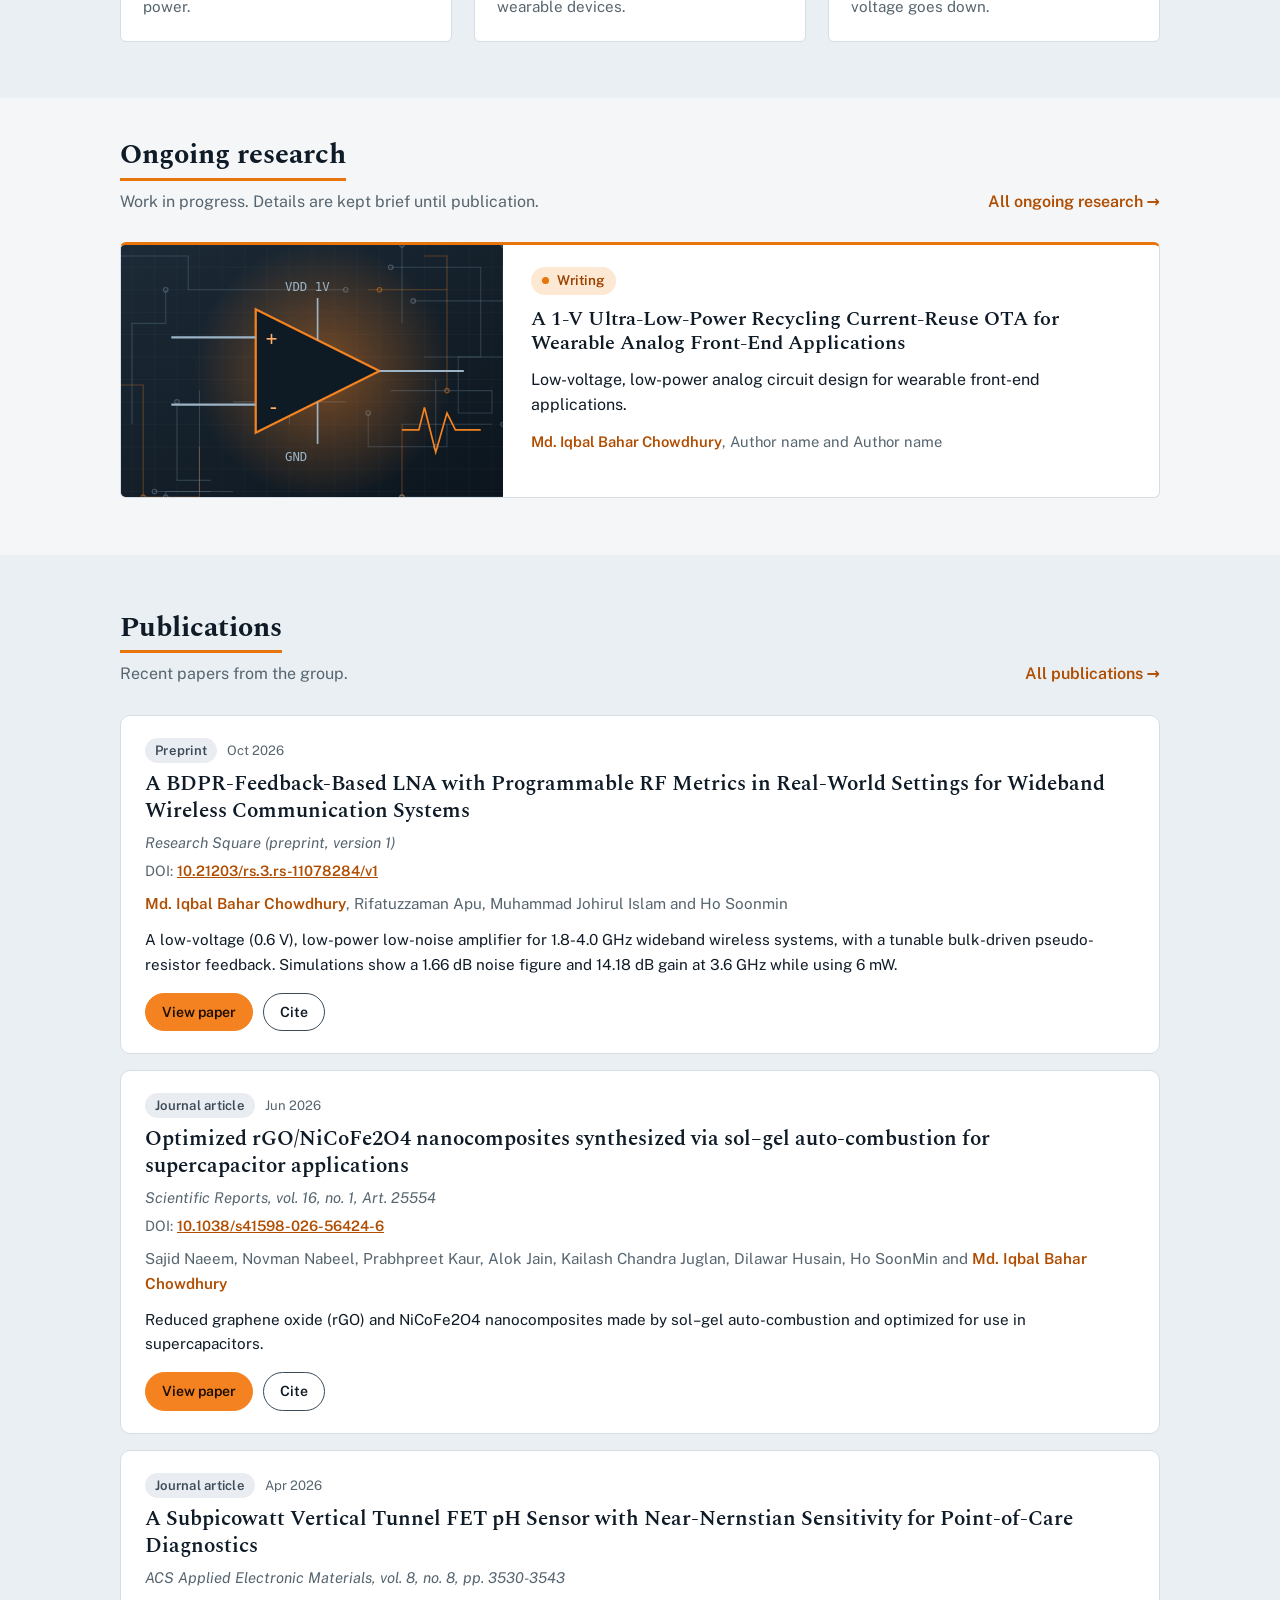
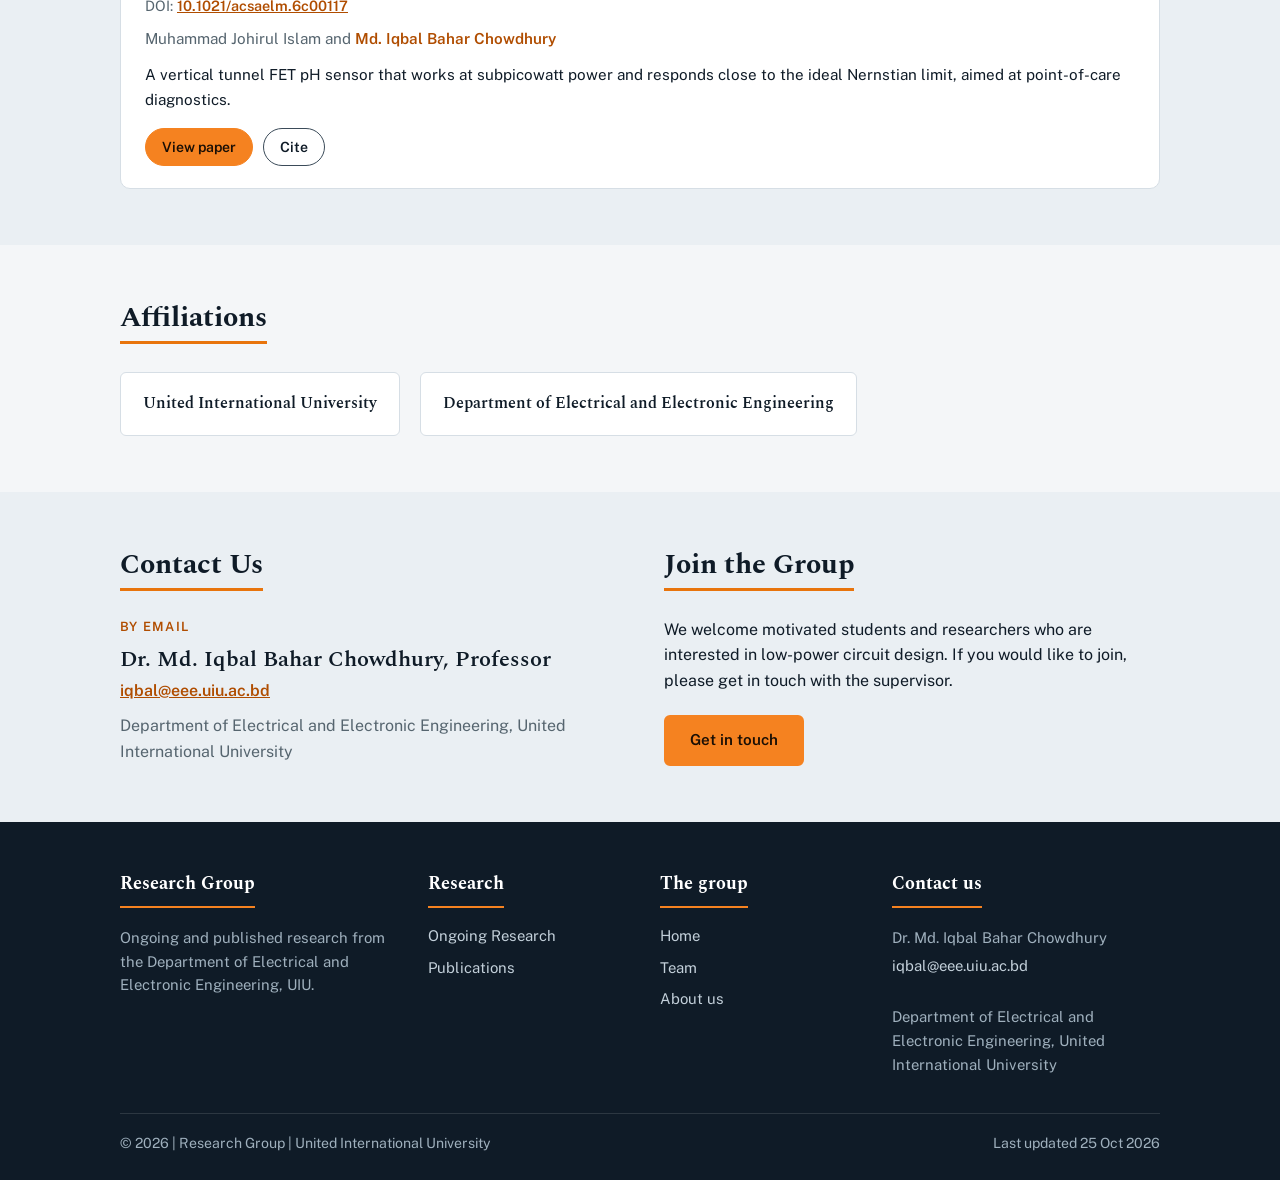
==== commit 17d369f3: "Preview subbranch_v7 @ 5c21102" ====
--- a/latest/index.html
+++ b/latest/index.html
@@ -85,7 +85,7 @@
           </div>
           <a class="link-arrow" href="publications.html">All publications</a>
         </div>
-        <div class="cards pub-stack" id="pub-preview"></div>
+        <div id="pub-preview"></div>
       </div>
     </section>
 
--- a/latest/style.css
+++ b/latest/style.css
@@ -483,9 +483,6 @@
   .hero-slide { transition: none; transform: none; }
 }
 
-/* Publication cards reuse the ongoing-research card; the badge shows the year instead of a status */
-.status-year::before { display: none; }
-.status-year { padding: 3px 13px; letter-spacing: 0.02em; }
 
 /* ---------- Team: LinkedIn / UIU profile icons ---------- */
 .tp-icons { display: flex; gap: 10px; margin-top: 14px; }
@@ -511,34 +508,91 @@
 /* A lone ongoing card with a picture: picture on the left, text on the right (wide screens) */
 .cards { container-type: inline-size; }
 @container (min-width: 720px) {
-  .card:not(.pub-card):only-child:has(.card-media) { display: grid; grid-template-columns: 360px 1fr; column-gap: 28px; row-gap: 12px; align-content: center; }
-  .card:not(.pub-card):only-child:has(.card-media) > :not(.card-media) { grid-column: 2; }
-  .card:not(.pub-card):only-child:has(.card-media) > .status { justify-self: start; }
-  .card:not(.pub-card):only-child:has(.card-media) > .card-media {
+  .card:only-child:has(.card-media) { display: grid; grid-template-columns: 360px 1fr; column-gap: 28px; row-gap: 12px; align-content: center; }
+  .card:only-child:has(.card-media) > :not(.card-media) { grid-column: 2; }
+  .card:only-child:has(.card-media) > .status { justify-self: start; }
+  .card:only-child:has(.card-media) > .card-media {
     grid-column: 1; grid-row: 1 / span 6; align-self: stretch; height: auto; min-height: 240px;
     width: calc(100% + 22px); margin: -22px 0 -20px -22px;
   }
 }
 
-/* Publication cards: venue line, and the whole card is a link to the paper when it has a "url" */
-.card-venue { color: var(--muted); font-size: 0.92rem; font-style: italic; margin-top: -4px; }
-.card.is-clickable { position: relative; transition: transform 0.15s, border-color 0.15s, box-shadow 0.15s; }
-.card.is-clickable:hover { transform: translateY(-3px); border-color: var(--amber); box-shadow: 0 12px 24px rgba(15, 27, 39, 0.1); }
-.card-link { color: inherit; text-decoration: none; }
-.card-link::after { content: ""; position: absolute; inset: 0; z-index: 1; }
-.card-link:hover { color: var(--amber-text); }
-.card.is-clickable:has(.card-link:focus-visible) { outline: 3px solid var(--amber); outline-offset: 2px; }
-.card.is-clickable .card-link:focus-visible { outline: none; }
-.card.is-clickable .card-links { position: relative; z-index: 2; }
-
-/* Publications: one paper per row, picture on the left and text on the right (stacks on small screens) */
-.pub-stack { grid-template-columns: 1fr; gap: 24px; }
-.card.pub-card { padding: 0; gap: 0; }
-.pub-card .card-media { margin: 0; width: 100%; height: 210px; }
-.pub-card .card-body { padding: 22px 22px 20px; display: flex; flex-direction: column; gap: 12px; flex: 1; min-width: 0; }
-.pub-card .card-authors { margin-top: 4px; }
-@container (min-width: 720px) {
-  .pub-stack .pub-card { flex-direction: row; }
-  .pub-stack .pub-card .card-media { flex: none; width: 40%; max-width: 460px; min-width: 260px; height: auto; min-height: 250px; align-self: stretch; }
-  .pub-stack .pub-card .card-body { padding: 26px 30px; }
-}
+/* ==========================================================================
+   Publications page: ResearchGate-style list with filters and endless scrolling
+   ========================================================================== */
+.pubs-page { padding-top: 48px; }
+.pubs-head { margin-bottom: 28px; }
+.pubs-head .section-note { margin-top: 10px; }
+.pubs-layout { display: grid; grid-template-columns: 230px minmax(0, 1fr); gap: 32px; align-items: start; }
+.pubs-layout.no-side { grid-template-columns: minmax(0, 1fr); }
+
+/* Left filter panel */
+.pubs-side { position: sticky; top: 84px; background: var(--surface); border: 1px solid var(--line); border-radius: 10px; padding: 16px 14px; }
+.pubs-side-title { font-size: 0.78rem; font-weight: 600; letter-spacing: 0.1em; text-transform: uppercase; color: var(--muted); margin: 0 6px 8px; }
+.pubs-filters { display: flex; flex-direction: column; gap: 4px; }
+.pubs-filter {
+  appearance: none; display: flex; justify-content: space-between; align-items: center; gap: 12px; width: 100%;
+  background: transparent; border: 0; border-left: 3px solid transparent; border-radius: 6px; cursor: pointer;
+  padding: 9px 10px; font: inherit; font-size: 0.93rem; color: var(--ink); text-align: left;
+}
+.pubs-filter:hover { background: var(--slate-soft); }
+.pubs-filter[aria-pressed="true"] { background: var(--amber-soft); border-left-color: var(--amber); color: var(--amber-ink); font-weight: 600; }
+.pubs-filter-n { font-size: 0.82rem; color: var(--muted); font-variant-numeric: tabular-nums; }
+.pubs-filter[aria-pressed="true"] .pubs-filter-n { color: var(--amber-ink); }
+
+/* The list */
+.pubs-list { list-style: none; margin: 0; padding: 0; display: flex; flex-direction: column; gap: 16px; }
+.pub-item {
+  display: flex; gap: 24px; align-items: flex-start; justify-content: space-between;
+  background: var(--surface); border: 1px solid var(--line); border-radius: 10px; padding: 22px 24px;
+  transition: border-color 0.15s, box-shadow 0.15s;
+}
+.pub-item:hover { border-color: var(--amber); box-shadow: 0 8px 22px rgba(15, 27, 39, 0.08); }
+.pub-item.is-new { animation: pub-in 0.4s ease both; }
+@keyframes pub-in { from { opacity: 0; transform: translateY(14px); } to { opacity: 1; transform: none; } }
+.pub-body { min-width: 0; flex: 1; }
+.pub-kind { display: flex; align-items: center; gap: 10px; flex-wrap: wrap; font-size: 0.82rem; color: var(--muted); }
+.pub-badge { background: var(--slate-soft); color: var(--slate); font-weight: 600; letter-spacing: 0.02em; padding: 2px 10px; border-radius: 999px; }
+.pub-item .pub-name { display: block; font-family: var(--serif); font-size: 1.3rem; font-weight: 600; line-height: 1.3; margin-top: 8px; padding: 0; border: 0; }
+.pub-name a { color: var(--ink); text-decoration: none; }
+.pub-name a:hover { color: var(--amber-text); text-decoration: underline; text-decoration-thickness: 2px; }
+.pub-where { margin-top: 6px; color: var(--muted); font-size: 0.93rem; font-style: italic; }
+.pub-doi { margin-top: 4px; font-size: 0.9rem; color: var(--muted); overflow-wrap: anywhere; }
+.pub-doi a { font-weight: 600; }
+.pub-by { margin-top: 10px; font-size: 0.95rem; color: var(--muted); }
+.pub-abs { margin-top: 12px; }
+.pub-abs-text { font-size: 0.95rem; display: -webkit-box; -webkit-line-clamp: 3; -webkit-box-orient: vertical; overflow: hidden; }
+.pub-abs-text.is-open { display: block; overflow: visible; }
+.pub-readmore { appearance: none; background: none; border: 0; padding: 4px 0 0; cursor: pointer; font: inherit; font-size: 0.9rem; font-weight: 600; color: var(--amber-text); }
+.pub-readmore:hover { text-decoration: underline; }
+.pub-actions { display: flex; flex-wrap: wrap; gap: 10px; margin-top: 16px; }
+.pub-btn {
+  appearance: none; display: inline-flex; align-items: center; cursor: pointer; font: inherit; font-size: 0.88rem; font-weight: 600;
+  padding: 7px 16px; border-radius: 999px; text-decoration: none;
+  background: transparent; color: var(--ink); border: 1.5px solid var(--slate);
+}
+.pub-btn:hover { border-color: var(--amber); color: var(--amber-text); text-decoration: none; }
+.pub-btn-main { background: var(--amber-btn); border-color: var(--amber-btn); color: #1a0f05; }
+.pub-btn-main:hover { background: var(--amber); border-color: var(--amber); color: #1a0f05; }
+.pub-thumb { flex: none; width: 124px; aspect-ratio: 3 / 4; object-fit: cover; object-position: top center; border-radius: 4px; border: 1px solid var(--line); background: #fff; box-shadow: 0 2px 8px rgba(15, 27, 39, 0.12); }
+
+/* End of list / loading status */
+.pubs-more { margin-top: 24px; text-align: center; }
+.pubs-status { color: var(--muted); font-size: 0.93rem; }
+.pubs-more .btn { margin-top: 14px; }
+
+/* Tablet and phone: filters become a row on top, the picture moves above the text */
+@media (max-width: 900px) {
+  .pubs-layout { grid-template-columns: minmax(0, 1fr); gap: 20px; }
+  .pubs-side { position: static; display: flex; align-items: center; gap: 12px; flex-wrap: wrap; padding: 10px 12px; }
+  .pubs-side-title { margin: 0; }
+  .pubs-filters { flex-direction: row; flex-wrap: wrap; gap: 8px; }
+  .pubs-filter { width: auto; border-left: 0; border: 1px solid var(--line); border-radius: 999px; padding: 6px 14px; }
+  .pubs-filter[aria-pressed="true"] { border-color: var(--amber); }
+}
+@media (max-width: 640px) {
+  .pub-item { padding: 16px; gap: 14px; }
+  .pub-thumb { width: 84px; }
+  .pub-item .pub-name { font-size: 1.15rem; }
+}
+@media (prefers-reduced-motion: reduce) { .pub-item.is-new { animation: none; } }
